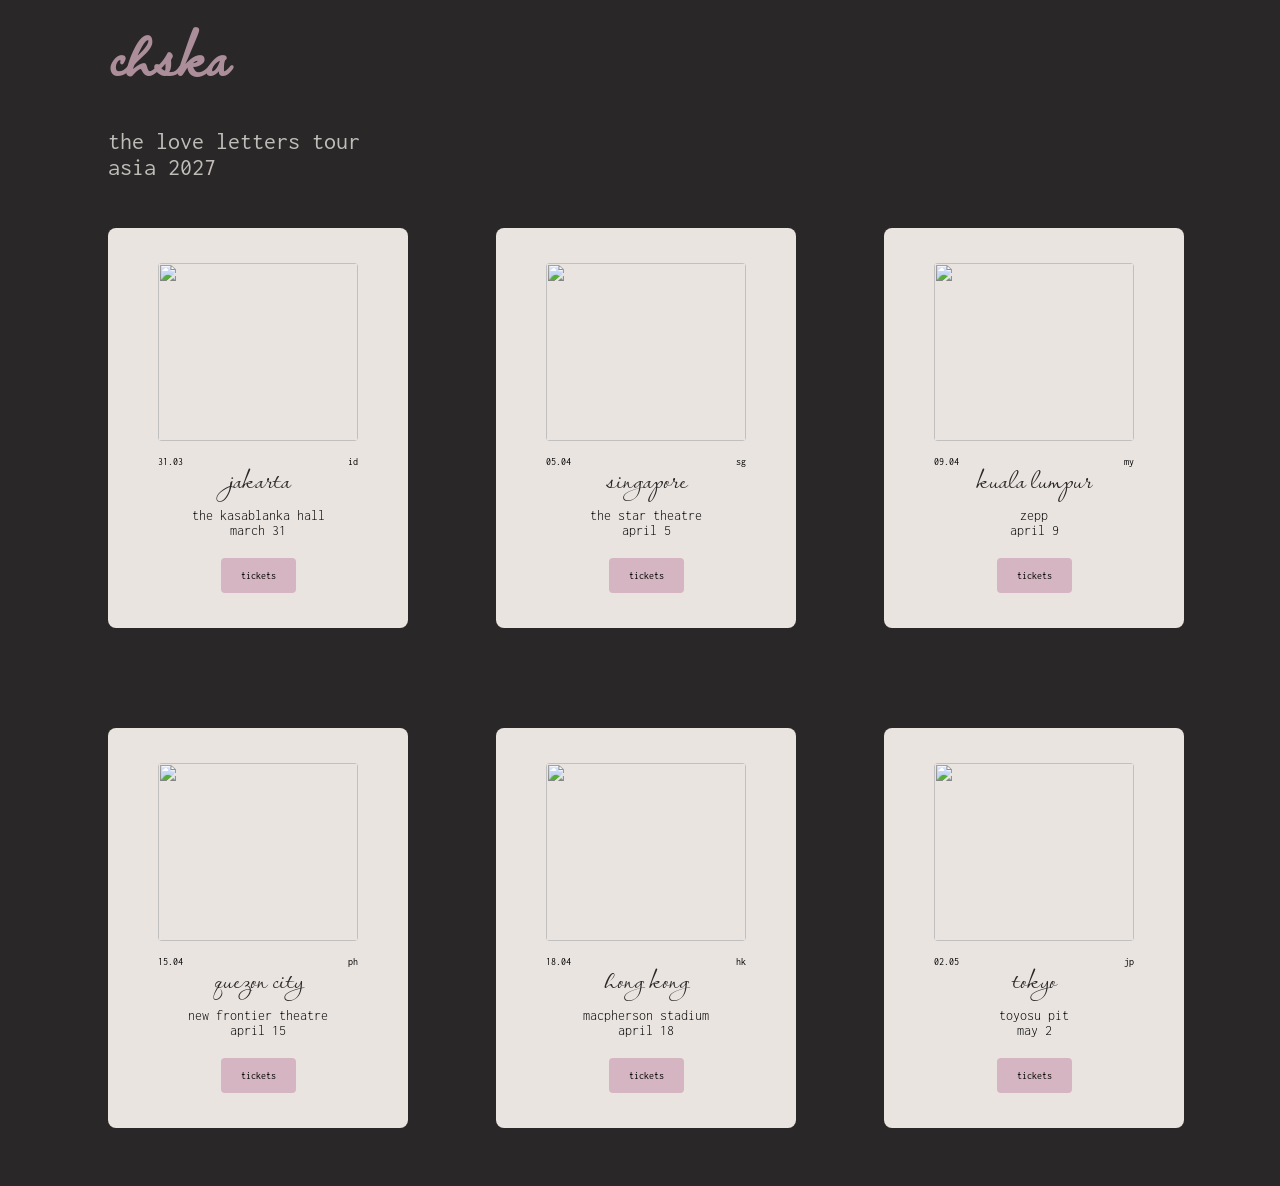
==== index.html @ e02c85ce "rough draft attempt #2" ====
<!DOCTYPE html>
<head>
    <meta charset="utf-8">
    <meta name="viewport" content="width=device-width, initial-scale=1.0">
    <title>chska asia tour</title>
    <link rel=stylesheet href="main.css">
    <style>@import url('https://fonts.googleapis.com/css2?family=Lavishly+Yours&display=swap');</style>
    <style>@import url('https://fonts.googleapis.com/css2?family=Inconsolata:wght@200..900&display=swap');</style>
</head>
<body>
    <h1>chska</h1>
    <h3>the love letters tour<br> asia 2027</h3>
    <div class="grid-container">
        <div class="card">
            <div class="card-image-container">
                <img src="file:///Users/raekarthigasu/Desktop/photos/card1.jpg">
            </div>
            <div class="card-content">
                <div class="card-row">
                    <span class="left-text"><h6>31.03</h6></span>
                    <span class="right-text"><h6>id</h6></span>
                </div>
                <h2>jakarta</h2>
                <h4>the kasablanka hall<br>march 31</h4>
                <button class="btn">tickets</button>
            </div>
        </div>
        <div class="card">
            <div class="card-image-container">
                <img src="file:///Users/raekarthigasu/Desktop/photos/card2.jpg">
            </div>
            <div class="card-content">
                <div class="card-row">
                    <span class="left-text"><h6>05.04</h6></span>
                    <span class="right-text"><h6>sg</h6></span>
                </div>
                <h2>singapore</h2>
                <h4>the star theatre<br>april 5</h4>
                <button class="btn">tickets</button>
            </div>
        </div>
        <div class="card">
            <div class="card-image-container">
                <img src="file:///Users/raekarthigasu/Desktop/photos/card3.jpg">
            </div>
            <div class="card-content">
                <div class="card-row">
                    <span class="left-text"><h6>09.04</h6></span>
                    <span class="right-text"><h6>my</h6></span>
                </div>
                <h2>kuala lumpur</h2>
                <h4>zepp<br>april 9</h4>
                <button class="btn">tickets</button>
            </div>
        </div>
        <div class="card">
            <div class="card-image-container">
                <img src="file:///Users/raekarthigasu/Desktop/photos/card4.jpg">
            </div>
            <div class="card-content">
                <div class="card-row">
                    <span class="left-text"><h6>15.04</h6></span>
                    <span class="right-text"><h6>ph</h6></span>
                </div>
                <h2>quezon city</h2>
                <h4>new frontier theatre<br>april 15</h4>
                <button class="btn">tickets</button>
            </div>
        </div>
        <div class="card">
            <div class="card-image-container">
                <img src="file:///Users/raekarthigasu/Desktop/photos/card5.jpg">
            </div>
            <div class="card-content">
                <div class="card-row">
                    <span class="left-text"><h6>18.04</h6></span>
                    <span class="right-text"><h6>hk</h6></span>
                </div>
                <h2>hong kong</h2>
                <h4>macpherson stadium<br>april 18</h4>
                <button class="btn">tickets</button>
            </div>
        </div>
        <div class="card">
            <div class="card-image-container">
                <img src="file:///Users/raekarthigasu/Desktop/photos/card1.jpg">
            </div>
            <div class="card-content">
                <div class="card-row">
                    <span class="left-text"><h6>02.05</h6></span>
                    <span class="right-text"><h6>jp</h6></span>
                </div>
                <h2>tokyo</h2>
                <h4>toyosu pit<br>may 2</h4>
                <button class="btn">tickets</button>
            </div>
        </div>
    </div>
</body>
---- main.css ----
*{
    box-sizing: border-box;
}
body{
    background-color: rgb(41, 39, 39);
    font-family: "Inconsolata", monospace;
}
.grid-container{
    display: grid;
    grid-template-columns: repeat(auto-fit, minmax(250px, 1fr));
    gap: 100px;
    padding: 220px 100px 50px 100px;
}
.card{
    background-color: rgb(233, 228, 224);
    height: 400px;
    width: 300px;
    border-radius: 8px;
    display: flex;
    flex-direction: column;
    align-items: center;
    justify-content: center;
    padding: 20px;
}
h1{
    color: rgb(213, 181, 193);
    font-family: "Lavishly Yours", cursive;
    font-size: 70px;
    margin-top: -10px;
    margin-bottom: -50px;
    margin-left: 100px;
    position: fixed;
    mix-blend-mode:difference;
}
h2{
    font-family: "Lavishly Yours", cursive;
    font-size: 30px;
    font-weight: 400;
    text-align: center;
    color: rgb(41, 39, 39);
    font-weight: normal;
    margin: -5px;
}
h3{
    color: rgb(233, 228, 224);
    font-weight: 400;
    font-size: 24px;
    margin-top: 120px;
    margin-bottom: 10px;
    margin-left: 100px;
    position: fixed;
    mix-blend-mode: difference;
}
h4{
    text-align: center;
    font-weight: 300;
    font-size: 14px;
    margin-top: 10px;
    margin-bottom: 20px;
}
.lavishly-yours-regular{
  font-family: "Lavishly Yours", cursive;
  font-weight: 400;
  font-style: normal;
}
.inconsolata{
  font-family: "Inconsolata", monospace;
  font-optical-sizing: auto;
  font-weight: 200;
  font-style: normal;
  font-variation-settings:
    "wdth" 100;
}
button{
    align-items: center;
    display: inline-block;
    padding: 12px 20px;
    margin-bottom: 15px;
    cursor: pointer;
    background-color: rgb(213, 181, 193);
    border: none;
    border-radius: 4px;
    font-family: "Inconsolata", monospace;
    font-size: 10px;
    font-weight: 400;
}
.card-image-container{
    width: 200px;
    height: 200px;
    border-radius: 4px;
    overflow: hidden;
    margin-bottom: 15px;
    margin-top: 15px;
}
.card-image-container img {
    width: 100%;
    height: 100%;
    object-fit: cover; 
    object-position: center;
}
.card-content {
    display: flex;
    flex-direction: column;
    flex-grow: 1; 
    text-align: center; 
    width: 100%;
}
.card-content .btn {
    margin-top: auto; 
    align-self: center;
}
h6{
    text-align: right;
    font-size: 10px;
    margin-top: 0px;
    font-weight: 400;
}
.card-row {
    display: flex;
    justify-content: space-between;
    align-items: center;
    width: 100%;
    margin-bottom: -10px;
    gap: 12px;
}
.left-text {
    flex-shrink: 1;
    min-width: 0;
    margin-left: 30px;
    margin-bottom: -20px;
}
.right-text {
    flex-shrink: 0;
    text-align: right;
    margin-right: 30px;
    margin-bottom: -20px;
}
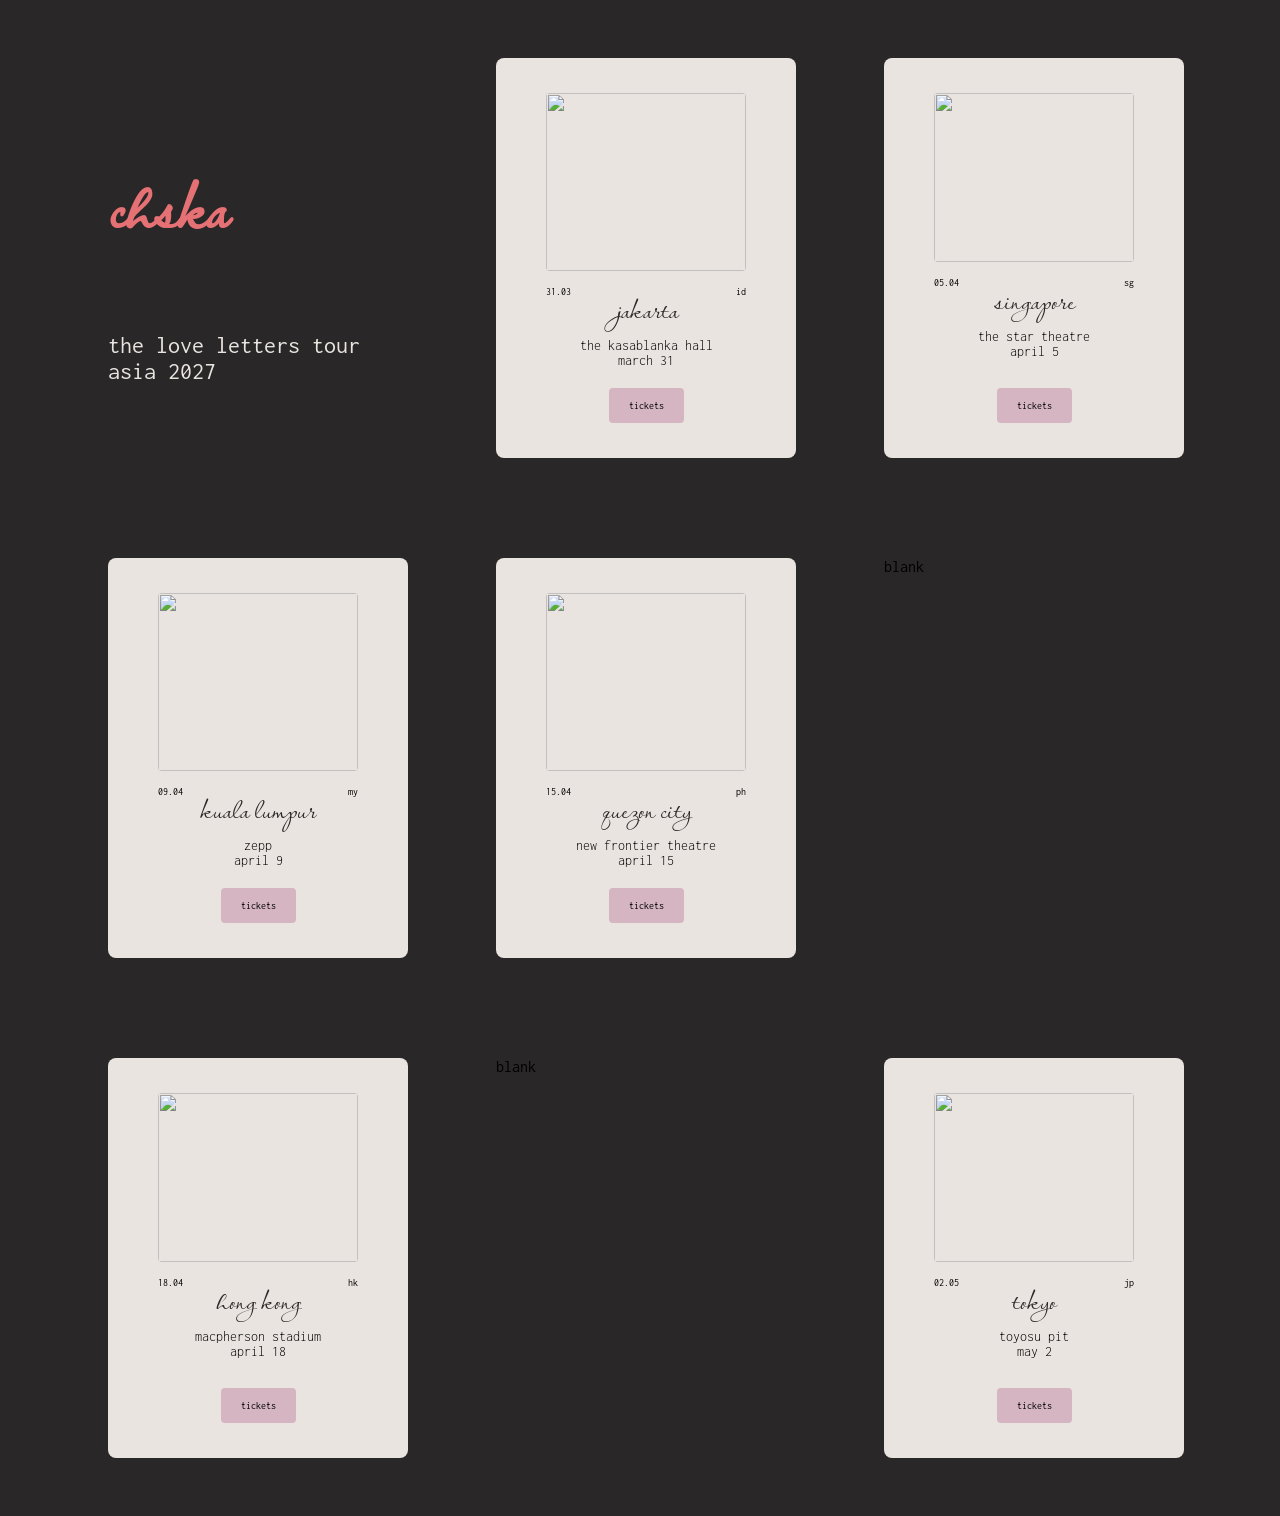
==== commit 9156c91e: "Changed grid layout to 3x3 - added spacing between boxes to allow for other info - added hover effe" ====
--- a/index.html
+++ b/index.html
@@ -8,9 +8,11 @@
     <style>@import url('https://fonts.googleapis.com/css2?family=Inconsolata:wght@200..900&display=swap');</style>
 </head>
 <body>
-    <h1>chska</h1>
-    <h3>the love letters tour<br> asia 2027</h3>
     <div class="grid-container">
+        <div>
+            <h1>chska</h1>
+            <h3>the love letters tour<br> asia 2027</h3>
+        </div>
         <div class="card">
             <div class="card-image-container">
                 <img src="file:///Users/raekarthigasu/Desktop/photos/card1.jpg">
@@ -20,9 +22,16 @@
                     <span class="left-text"><h6>31.03</h6></span>
                     <span class="right-text"><h6>id</h6></span>
                 </div>
-                <h2>jakarta</h2>
-                <h4>the kasablanka hall<br>march 31</h4>
-                <button class="btn">tickets</button>
+                <div class="card-text-default">
+                    <h2>jakarta</h2>
+                    <h4>the kasablanka hall<br>march 31</h4>
+                    <button class="btn">tickets</button>
+                </div>
+                <div class="card-text-hover">
+                    <h2>djakarta</h2>
+                    <h4>gedung kasablanka<br>maret 31</h4>
+                    <button class="btn">tiket</button>
+                </div>
             </div>
         </div>
         <div class="card">
@@ -34,9 +43,16 @@
                     <span class="left-text"><h6>05.04</h6></span>
                     <span class="right-text"><h6>sg</h6></span>
                 </div>
-                <h2>singapore</h2>
-                <h4>the star theatre<br>april 5</h4>
-                <button class="btn">tickets</button>
+                <div class="card-text-default">
+                    <h2>singapore</h2>
+                    <h4>the star theatre<br>april 5</h4>
+                    <button class="btn">tickets</button>
+                </div>
+                <div class="card-text-hover">
+                    <h2>新加坡</h2>
+                    <h4>星宇剧院<br>4月5日</h4>
+                    <button class="btn">门票</button>
+                </div>
             </div>
         </div>
         <div class="card">
@@ -48,9 +64,16 @@
                     <span class="left-text"><h6>09.04</h6></span>
                     <span class="right-text"><h6>my</h6></span>
                 </div>
-                <h2>kuala lumpur</h2>
-                <h4>zepp<br>april 9</h4>
-                <button class="btn">tickets</button>
+                <div class="card-text-default">
+                    <h2>kuala lumpur</h2>
+                    <h4>zepp<br>april 9</h4>
+                    <button class="btn">tickets</button>
+                </div>
+                <div class="card-text-hover">
+                    <h2>kuala lumpur</h2>
+                    <h4>zepp<br>9hb april</h4>
+                    <button class="btn">tiket</button>
+                </div>
             </div>
         </div>
         <div class="card">
@@ -62,11 +85,19 @@
                     <span class="left-text"><h6>15.04</h6></span>
                     <span class="right-text"><h6>ph</h6></span>
                 </div>
-                <h2>quezon city</h2>
-                <h4>new frontier theatre<br>april 15</h4>
-                <button class="btn">tickets</button>
+                <div class="card-text-default">
+                    <h2>quezon city</h2>
+                    <h4>new frontier theatre<br>april 15</h4>
+                    <button class="btn">tickets</button>
+                </div>
+                <div class="card-text-hover">
+                    <h2>lungsod quezon</h2>
+                    <h4>teatro ng new frontier <br>ika-15 ng abril</h4>
+                    <button class="btn">tiket</button>
+                </div>
             </div>
         </div>
+        <div>blank</div>
         <div class="card">
             <div class="card-image-container">
                 <img src="file:///Users/raekarthigasu/Desktop/photos/card5.jpg">
@@ -76,11 +107,19 @@
                     <span class="left-text"><h6>18.04</h6></span>
                     <span class="right-text"><h6>hk</h6></span>
                 </div>
-                <h2>hong kong</h2>
-                <h4>macpherson stadium<br>april 18</h4>
-                <button class="btn">tickets</button>
+                <div class="card-text-default">
+                    <h2>hong kong</h2>
+                    <h4>macpherson stadium<br>april 18</h4>
+                    <button class="btn">tickets</button>
+                </div>
+                <div class="card-text-hover">
+                    <h2>香港</h2>
+                    <h4>麥花臣場館<br>4月18日</h4>
+                    <button class="btn">門票</button>
+                </div>
             </div>
         </div>
+        <div>blank</div>
         <div class="card">
             <div class="card-image-container">
                 <img src="file:///Users/raekarthigasu/Desktop/photos/card1.jpg">
@@ -90,9 +129,16 @@
                     <span class="left-text"><h6>02.05</h6></span>
                     <span class="right-text"><h6>jp</h6></span>
                 </div>
-                <h2>tokyo</h2>
-                <h4>toyosu pit<br>may 2</h4>
-                <button class="btn">tickets</button>
+                <div class="card-text-default">
+                    <h2>tokyo</h2>
+                    <h4>toyosu pit<br>may 2</h4>
+                    <button class="btn">tickets</button>
+                </div>
+                <div class="card-text-hover">
+                    <h2>東京</h2>
+                    <h4>豊洲ピット<br>5月2日</h4>
+                    <button class="btn">チケット</button>
+                </div>
             </div>
         </div>
     </div>
--- a/main.css
+++ b/main.css
@@ -9,7 +9,7 @@
     display: grid;
     grid-template-columns: repeat(auto-fit, minmax(250px, 1fr));
     gap: 100px;
-    padding: 220px 100px 50px 100px;
+    padding: 50px 100px 50px 100px;
 }
 .card{
     background-color: rgb(233, 228, 224);
@@ -21,16 +21,41 @@
     align-items: center;
     justify-content: center;
     padding: 20px;
+    transition: all 0.8s cubic-bezier(0.15, 0.83, 0.66, 1);
+}
+.card-content:has(> .card-text-default) {
+    display: grid;
+    grid-template-columns: minmax(0, 1fr);
+    grid-template-rows: auto minmax(0, 1fr);
+}
+.card-content:has(> .card-text-default) > .card-row {
+    grid-area: 1 / 1;
+}
+.card-text-default, .card-text-hover {
+    grid-area: 2 / 1;
+    display: flex;
+    flex-direction: column;
+    align-items: center;
+    transition: opacity 0.3s ease;
+}
+.card-text-hover{
+    opacity: 0;
+    pointer-events: none;
+}
+.card:hover .card-text-default {
+    opacity: 0;
+    pointer-events: none;
+}
+.card:hover .card-text-hover {
+    opacity: 1;
+    pointer-events: auto;
 }
 h1{
-    color: rgb(213, 181, 193);
+    color: rgb(229, 113, 117);
     font-family: "Lavishly Yours", cursive;
     font-size: 70px;
-    margin-top: -10px;
     margin-bottom: -50px;
-    margin-left: 100px;
-    position: fixed;
-    mix-blend-mode:difference;
+    padding-top: 45px;
 }
 h2{
     font-family: "Lavishly Yours", cursive;
@@ -47,9 +72,6 @@
     font-size: 24px;
     margin-top: 120px;
     margin-bottom: 10px;
-    margin-left: 100px;
-    position: fixed;
-    mix-blend-mode: difference;
 }
 h4{
     text-align: center;
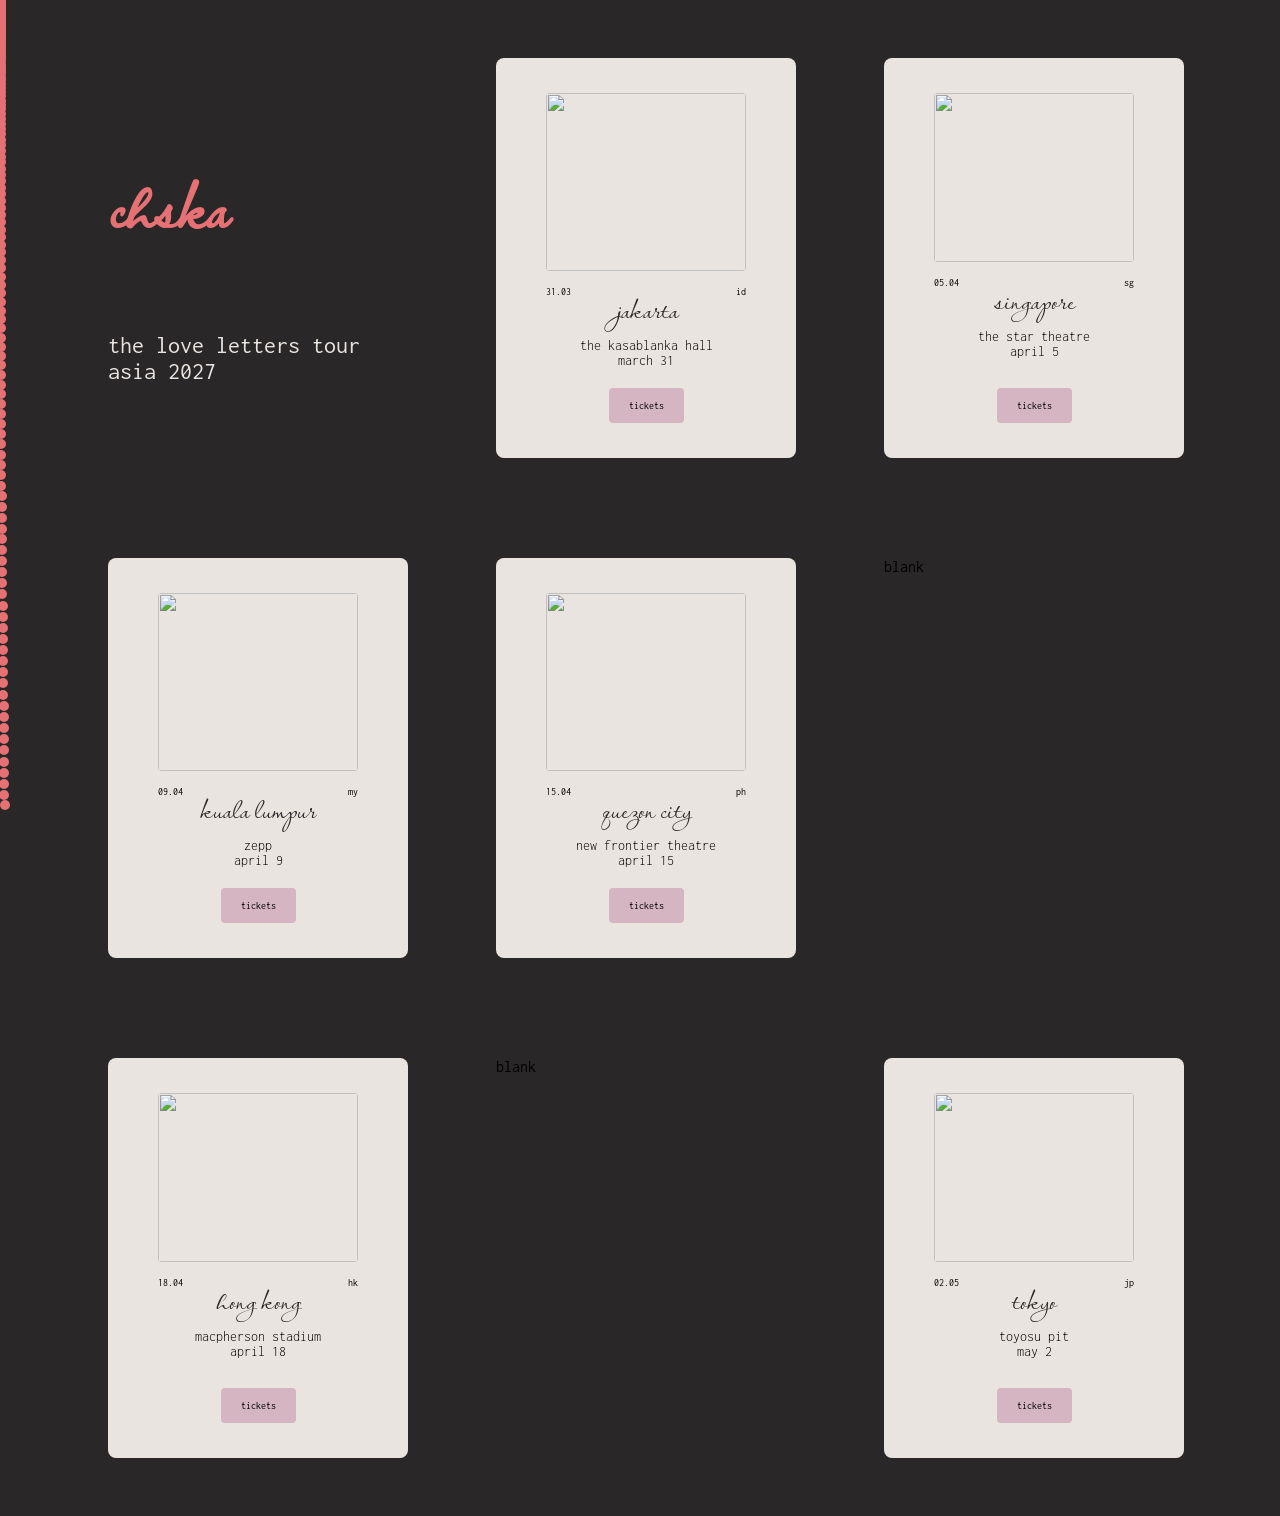
==== commit e1f35dce: "Red cursor trail - added red cursor trail (red string reference) - cards on hover - increases sligh" ====
--- a/index.html
+++ b/index.html
@@ -142,4 +142,41 @@
             </div>
         </div>
     </div>
+    <script>
+        const dots = []
+        const cursor = {
+            x:0, 
+            y:0, 
+        };
+
+        for(let i = 0; i < 300; i++){
+            const dot = document.createElement("div")
+            dot.className = "dot"
+            document.body.appendChild(dot);
+            dots.push(dot)
+        }
+
+        document.addEventListener("mousemove", 
+        (e)=>{
+            cursor.x = e.clientX;
+            cursor.y = e.clientY;
+        });
+
+        function draw(){
+            let x = cursor.x;
+            let y = cursor.y;
+
+            dots.forEach((dot, index)=>{
+                const nextDot = dots [index + 1] || dots[0];
+
+                dot.style.left = x + "px";
+                dot.style.top = y + "px";
+
+                x+=(nextDot.offsetLeft - dot.offsetLeft) * 0.1;
+                y+=(nextDot.offsetTop - dot.offsetTop) * 0.1;
+            });
+        }
+
+        setInterval(draw, 10);
+    </script>
 </body>
--- a/main.css
+++ b/main.css
@@ -22,6 +22,9 @@
     justify-content: center;
     padding: 20px;
     transition: all 0.8s cubic-bezier(0.15, 0.83, 0.66, 1);
+}
+.card:hover{
+    transform: scale(1.05);
 }
 .card-content:has(> .card-text-default) {
     display: grid;
@@ -157,3 +160,12 @@
     margin-right: 30px;
     margin-bottom: -20px;
 }
+.dot{
+    width: 10px;
+    height: 10px;
+    background-color: rgb(229, 113, 117);
+    position: fixed;
+    border-radius: 50%;
+    pointer-events: none;
+    transform: translate(-50%, -50%);
+}
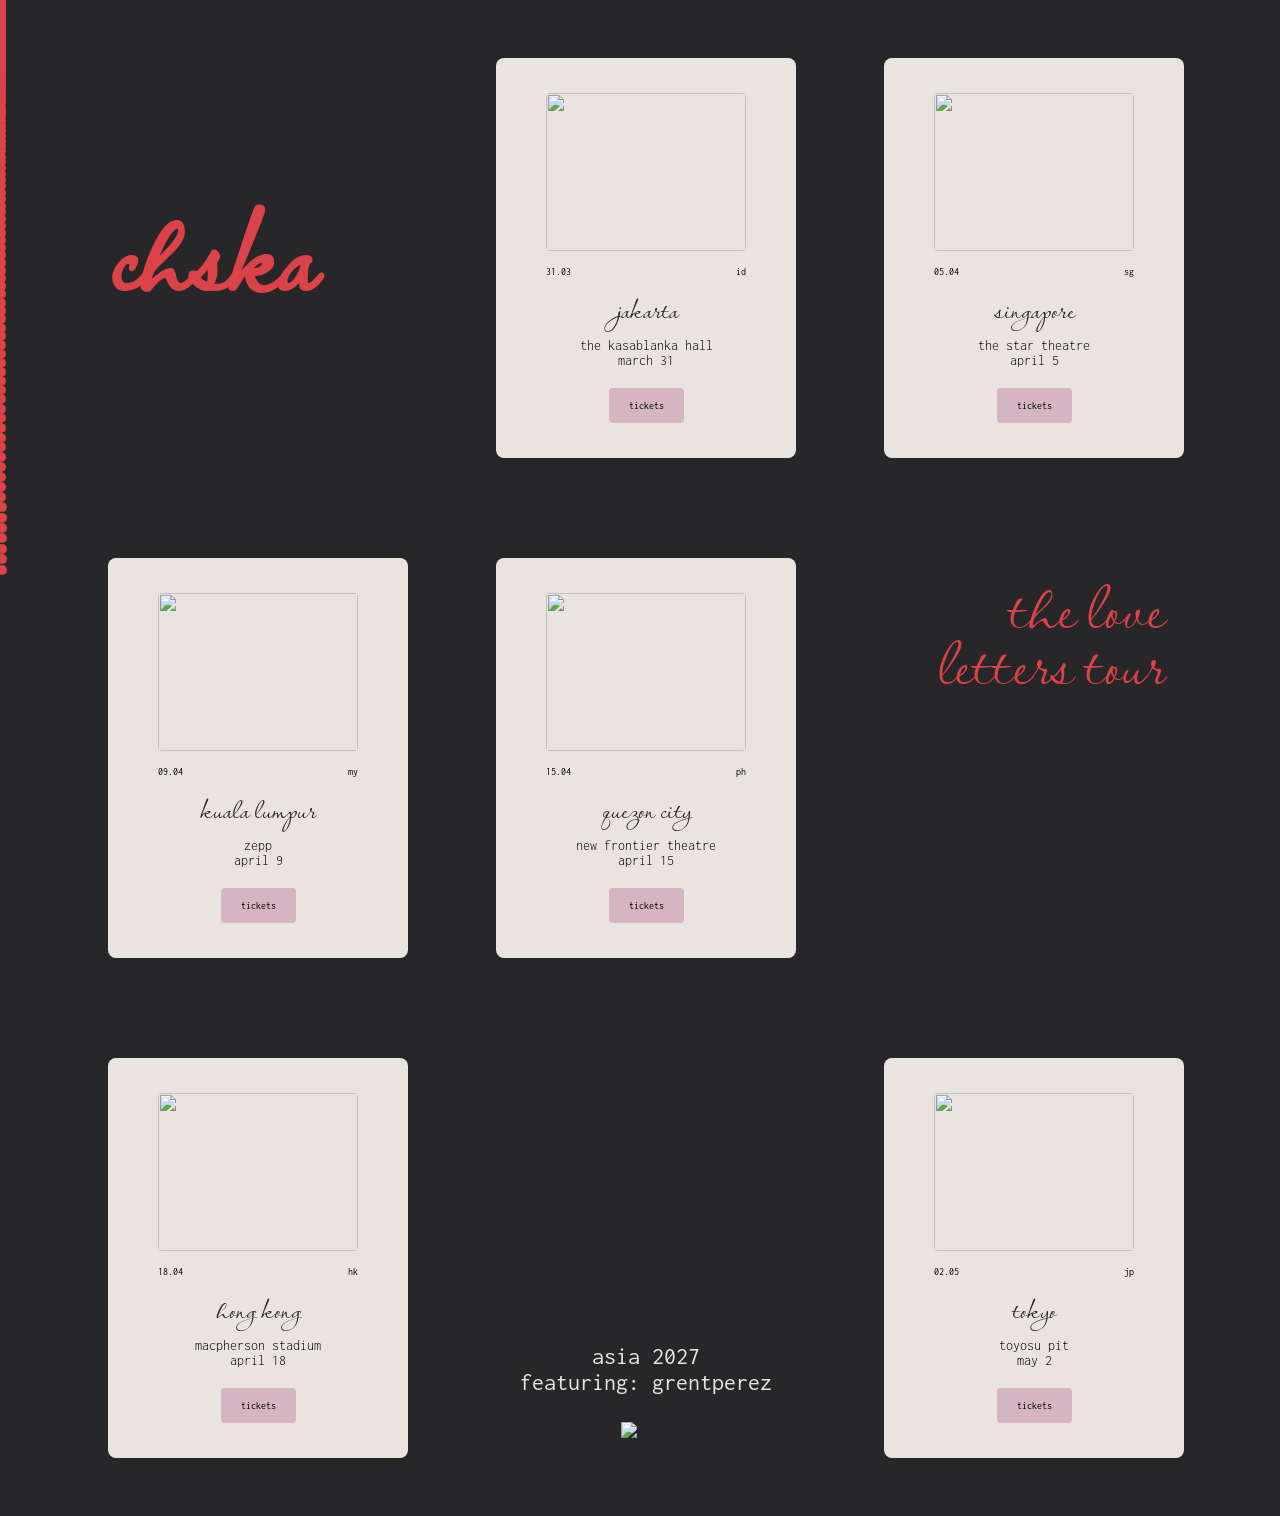
==== commit 01079fc2: "Button changes - updated button and links - filled in blank parts of the grid - fixed grid compati" ====
--- a/index.html
+++ b/index.html
@@ -6,12 +6,13 @@
     <link rel=stylesheet href="main.css">
     <style>@import url('https://fonts.googleapis.com/css2?family=Lavishly+Yours&display=swap');</style>
     <style>@import url('https://fonts.googleapis.com/css2?family=Inconsolata:wght@200..900&display=swap');</style>
+    <style>@import url('https://fonts.googleapis.com/css2?family=Long+Cang&display=swap');</style>
+    <style>@import url('https://fonts.googleapis.com/css2?family=Yuji+Syuku&display=swap');</style>
 </head>
 <body>
     <div class="grid-container">
         <div>
             <h1>chska</h1>
-            <h3>the love letters tour<br> asia 2027</h3>
         </div>
         <div class="card">
             <div class="card-image-container">
@@ -30,7 +31,7 @@
                 <div class="card-text-hover">
                     <h2>djakarta</h2>
                     <h4>gedung kasablanka<br>maret 31</h4>
-                    <button class="btn">tiket</button>
+                    <button class="btn"><a href=https://open.spotify.com/artist/6d7pgUDWxX9NiHobwGg1NB>tiket</a></button>
                 </div>
             </div>
         </div>
@@ -49,9 +50,9 @@
                     <button class="btn">tickets</button>
                 </div>
                 <div class="card-text-hover">
-                    <h2>新加坡</h2>
+                    <h5>新加坡</h5>
                     <h4>星宇剧院<br>4月5日</h4>
-                    <button class="btn">门票</button>
+                    <button class="btn"><a href=https://open.spotify.com/artist/6d7pgUDWxX9NiHobwGg1NB>门票</a></button>
                 </div>
             </div>
         </div>
@@ -72,7 +73,7 @@
                 <div class="card-text-hover">
                     <h2>kuala lumpur</h2>
                     <h4>zepp<br>9hb april</h4>
-                    <button class="btn">tiket</button>
+                    <button class="btn"><a href=https://open.spotify.com/artist/6d7pgUDWxX9NiHobwGg1NB>tiket</a></button>
                 </div>
             </div>
         </div>
@@ -93,11 +94,13 @@
                 <div class="card-text-hover">
                     <h2>lungsod quezon</h2>
                     <h4>teatro ng new frontier <br>ika-15 ng abril</h4>
-                    <button class="btn">tiket</button>
+                    <button class="btn"><a href=https://open.spotify.com/artist/6d7pgUDWxX9NiHobwGg1NB>tiket</a></button>
                 </div>
             </div>
         </div>
-        <div>blank</div>
+        <div class="blank-card-middle">
+            <p>the love letters tour</p>
+        </div>
         <div class="card">
             <div class="card-image-container">
                 <img src="file:///Users/raekarthigasu/Desktop/photos/card5.jpg">
@@ -113,13 +116,17 @@
                     <button class="btn">tickets</button>
                 </div>
                 <div class="card-text-hover">
-                    <h2>香港</h2>
+                    <h5>香港</h5>
                     <h4>麥花臣場館<br>4月18日</h4>
-                    <button class="btn">門票</button>
+                    <button class="btn"><a href=https://open.spotify.com/artist/6d7pgUDWxX9NiHobwGg1NB>門票</a></button>
                 </div>
             </div>
         </div>
-        <div>blank</div>
+        <div class="blank-card">
+            <h3>asia 2027<br>featuring: grentperez</h3>
+            <br>
+            <img src="file:///Users/raekarthigasu/Desktop/photos/fastfriends.png" width="50">
+        </div>
         <div class="card">
             <div class="card-image-container">
                 <img src="file:///Users/raekarthigasu/Desktop/photos/card1.jpg">
@@ -135,9 +142,9 @@
                     <button class="btn">tickets</button>
                 </div>
                 <div class="card-text-hover">
-                    <h2>東京</h2>
+                    <h5>东京</h5>
                     <h4>豊洲ピット<br>5月2日</h4>
-                    <button class="btn">チケット</button>
+                    <button class="btn"><a href=https://open.spotify.com/artist/6d7pgUDWxX9NiHobwGg1NB>チケット</a></button>
                 </div>
             </div>
         </div>
@@ -149,7 +156,7 @@
             y:0, 
         };
 
-        for(let i = 0; i < 300; i++){
+        for(let i = 0; i < 305; i++){
             const dot = document.createElement("div")
             dot.className = "dot"
             document.body.appendChild(dot);
@@ -177,6 +184,6 @@
             });
         }
 
-        setInterval(draw, 10);
+        setInterval(draw, 1);
     </script>
 </body>
--- a/main.css
+++ b/main.css
@@ -2,7 +2,7 @@
     box-sizing: border-box;
 }
 body{
-    background-color: rgb(41, 39, 39);
+    background-color: rgb(39, 39, 41);
     font-family: "Inconsolata", monospace;
 }
 .grid-container{
@@ -39,6 +39,7 @@
     display: flex;
     flex-direction: column;
     align-items: center;
+    padding-top: 20px;
     transition: opacity 0.3s ease;
 }
 .card-text-hover{
@@ -54,11 +55,11 @@
     pointer-events: auto;
 }
 h1{
-    color: rgb(229, 113, 117);
+    color: rgb(220, 67, 72);
     font-family: "Lavishly Yours", cursive;
-    font-size: 70px;
-    margin-bottom: -50px;
-    padding-top: 45px;
+    font-size: 120px;
+    margin-bottom: -100px;
+    padding-top: 20px;
 }
 h2{
     font-family: "Lavishly Yours", cursive;
@@ -83,8 +84,22 @@
     margin-top: 10px;
     margin-bottom: 20px;
 }
+h5{
+    font-family: "Long Cang", cursive;
+    font-size: 30px;
+    font-weight: 400;
+    text-align: center;
+    color: rgb(41, 39, 39);
+    font-weight: normal;
+    margin: -5px;
+}
 .lavishly-yours-regular{
   font-family: "Lavishly Yours", cursive;
+  font-weight: 400;
+  font-style: normal;
+}
+.long-cang-regular {
+  font-family: "Long Cang", cursive;
   font-weight: 400;
   font-style: normal;
 }
@@ -95,6 +110,11 @@
   font-style: normal;
   font-variation-settings:
     "wdth" 100;
+}
+.yuji-syuku-regular {
+  font-family: "Yuji Syuku", serif;
+  font-weight: 400;
+  font-style: normal;
 }
 button{
     align-items: center;
@@ -103,11 +123,16 @@
     margin-bottom: 15px;
     cursor: pointer;
     background-color: rgb(213, 181, 193);
+    color: rgb(0, 0, 0);
     border: none;
     border-radius: 4px;
     font-family: "Inconsolata", monospace;
     font-size: 10px;
     font-weight: 400;
+}
+button:hover{
+    background-color: rgb(220, 67, 72);
+    color: rgb(233, 228, 224);
 }
 .card-image-container{
     width: 200px;
@@ -140,6 +165,13 @@
     margin-top: 0px;
     font-weight: 400;
 }
+p{
+    color: rgb(220, 67, 72);
+    font-family: "Lavishly Yours", cursive;
+    font-size: 70px;
+    margin-bottom: -200px;
+    line-height: 0.8;
+}
 .card-row {
     display: flex;
     justify-content: space-between;
@@ -163,9 +195,77 @@
 .dot{
     width: 10px;
     height: 10px;
-    background-color: rgb(229, 113, 117);
+    background-color: rgb(220, 67, 72);
     position: fixed;
     border-radius: 50%;
     pointer-events: none;
     transform: translate(-50%, -50%);
+}
+body,
+body * {
+    cursor: none;
+}
+.blank-card{
+    background-color: rgb(39, 39, 41);
+    height: 400px;
+    width: 300px;
+    border-radius: 8px;
+    display: flex;
+    flex-direction: column;
+    align-items: center;
+    justify-content: flex-end;
+    padding: 20px;
+    text-align: center;
+}
+.blank-card-middle{
+    background-color: rgb(39, 39, 41);
+    height: 400px;
+    width: 300px;
+    border-radius: 8px;
+    display: flex;
+    flex-direction: column;
+    align-items: flex-end;
+    justify-content: flex-start;
+    padding: 20px;
+    text-align: right;
+}
+.blank-card-middle p{
+    margin: 0;
+}
+@media (max-width: 600px) {
+    .grid-container {
+        grid-template-columns: minmax(0, 1fr);
+        gap: 32px;
+        justify-items: center;
+        padding: 32px 16px;
+    }
+
+    .grid-container > div:first-child {
+        width: 100%;
+        text-align: center;
+    }
+
+    h1 {
+        font-size: clamp(72px, 20vw, 110px);
+        margin-bottom: 0;
+        padding-top: 0;
+    }
+
+    .card {
+        width: min(300px, 100%);
+    }
+
+    .blank-card,
+    .blank-card-middle {
+        height: clamp(100px, 25vw, 160px);
+        width: min(300px, 100%);
+    }
+
+    .blank-card h3 {
+        margin: 0;
+    }
+}
+a{
+    color: inherit;
+    text-decoration: none;
 }
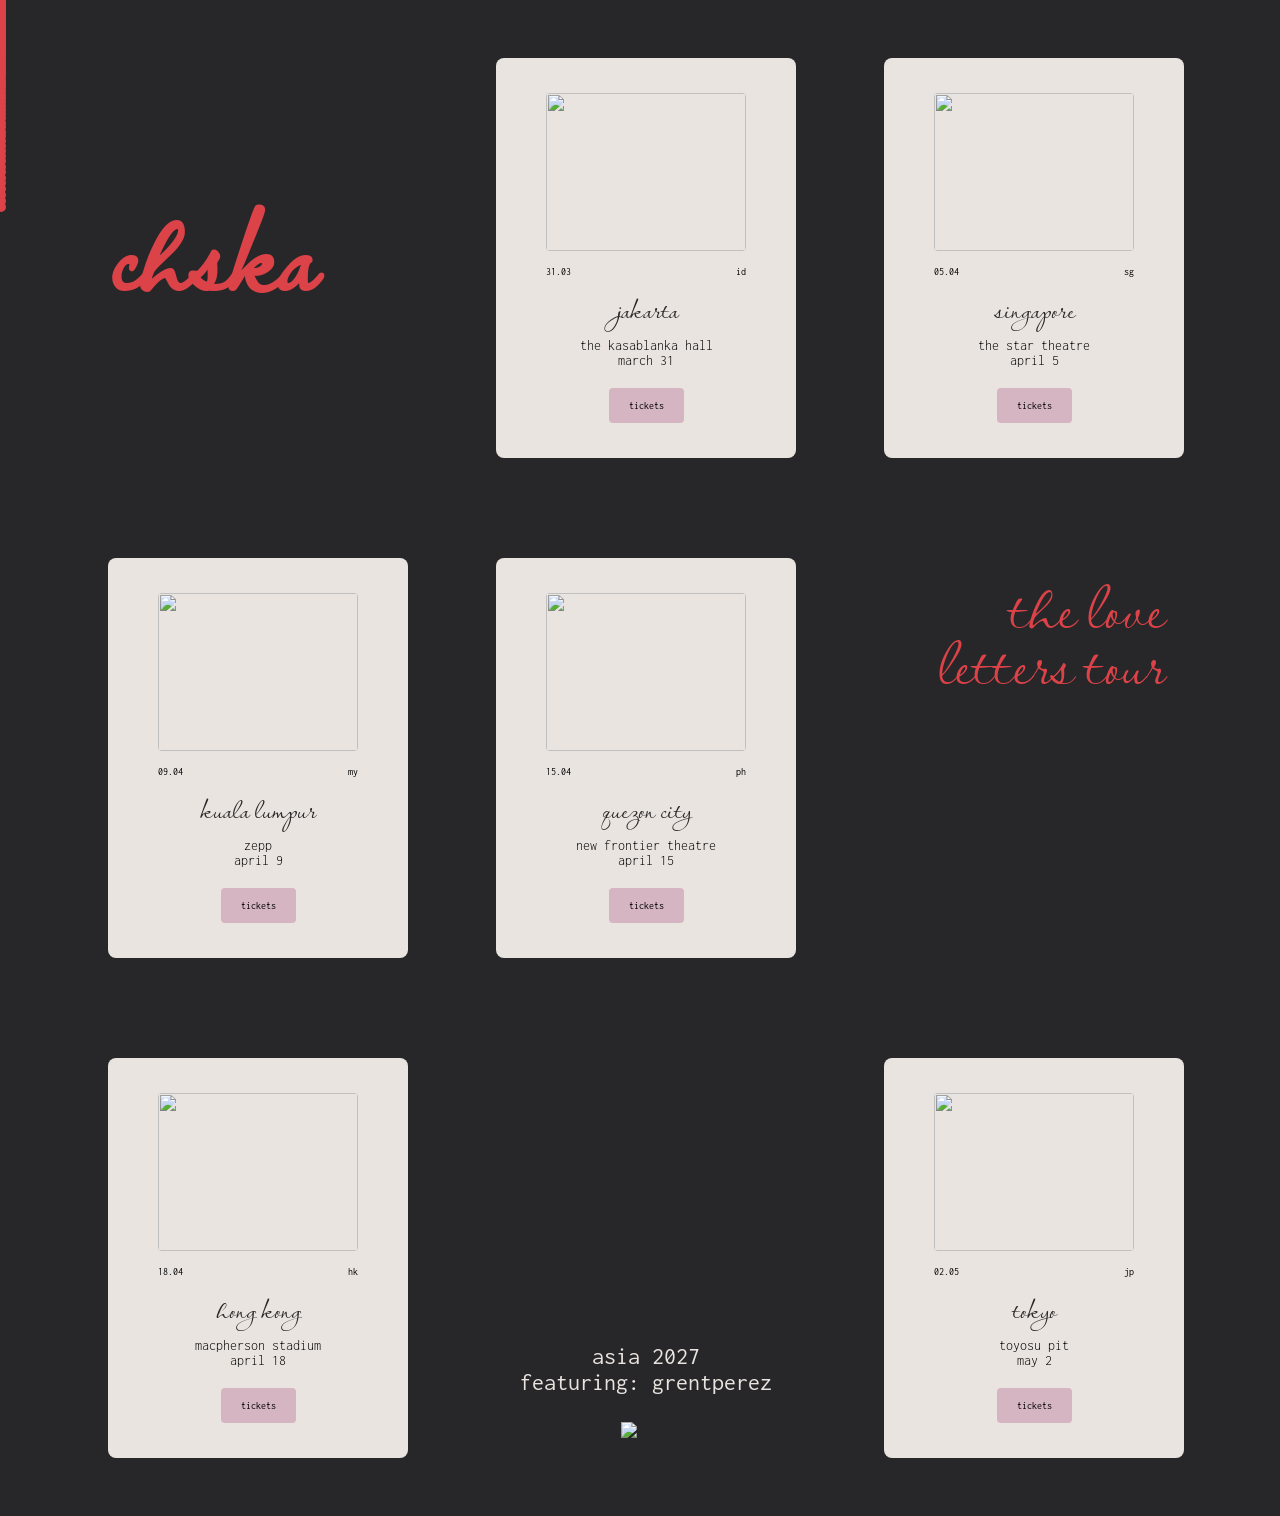
==== commit 35c6ce0a: "Changed photos" ====
--- a/index.html
+++ b/index.html
@@ -16,7 +16,7 @@
         </div>
         <div class="card">
             <div class="card-image-container">
-                <img src="file:///Users/raekarthigasu/Desktop/photos/card1.jpg">
+                <img src="card1.jpg">
             </div>
             <div class="card-content">
                 <div class="card-row">
@@ -37,7 +37,7 @@
         </div>
         <div class="card">
             <div class="card-image-container">
-                <img src="file:///Users/raekarthigasu/Desktop/photos/card2.jpg">
+                <img src="card2.jpg">
             </div>
             <div class="card-content">
                 <div class="card-row">
@@ -58,7 +58,7 @@
         </div>
         <div class="card">
             <div class="card-image-container">
-                <img src="file:///Users/raekarthigasu/Desktop/photos/card3.jpg">
+                <img src="card3.jpg">
             </div>
             <div class="card-content">
                 <div class="card-row">
@@ -79,7 +79,7 @@
         </div>
         <div class="card">
             <div class="card-image-container">
-                <img src="file:///Users/raekarthigasu/Desktop/photos/card4.jpg">
+                <img src="card4.jpg">
             </div>
             <div class="card-content">
                 <div class="card-row">
@@ -125,11 +125,11 @@
         <div class="blank-card">
             <h3>asia 2027<br>featuring: grentperez</h3>
             <br>
-            <img src="file:///Users/raekarthigasu/Desktop/photos/fastfriends.png" width="50">
+            <img src="fastfriends.png" width="50">
         </div>
         <div class="card">
             <div class="card-image-container">
-                <img src="file:///Users/raekarthigasu/Desktop/photos/card1.jpg">
+                <img src="card6.jpg">
             </div>
             <div class="card-content">
                 <div class="card-row">
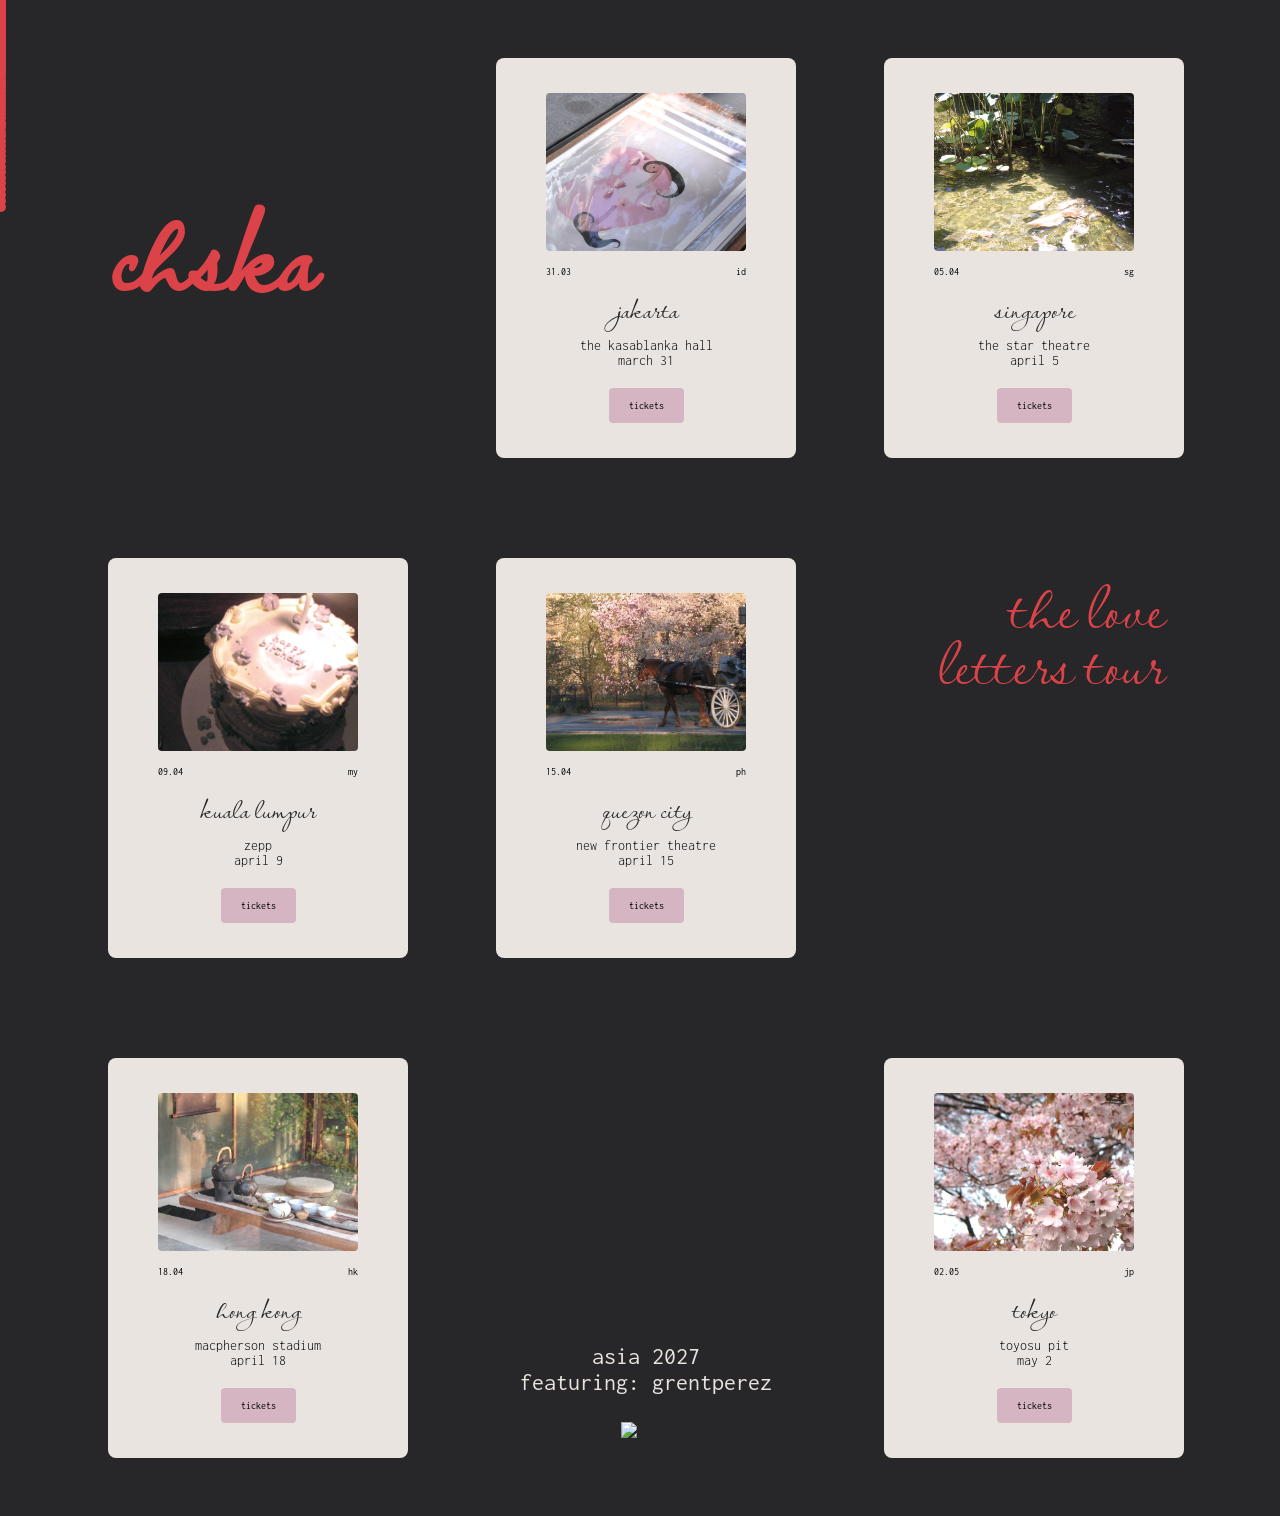
==== commit 1303666b: "Updated image sources" ====
--- a/index.html
+++ b/index.html
@@ -16,7 +16,7 @@
         </div>
         <div class="card">
             <div class="card-image-container">
-                <img src="card1.jpg">
+                <img src="/photos/card1.jpg">
             </div>
             <div class="card-content">
                 <div class="card-row">
@@ -37,7 +37,7 @@
         </div>
         <div class="card">
             <div class="card-image-container">
-                <img src="card2.jpg">
+                <img src="/photos/card2.jpg">
             </div>
             <div class="card-content">
                 <div class="card-row">
@@ -58,7 +58,7 @@
         </div>
         <div class="card">
             <div class="card-image-container">
-                <img src="card3.jpg">
+                <img src="/photos/card3.jpg">
             </div>
             <div class="card-content">
                 <div class="card-row">
@@ -79,7 +79,7 @@
         </div>
         <div class="card">
             <div class="card-image-container">
-                <img src="card4.jpg">
+                <img src="/photos/card4.jpg">
             </div>
             <div class="card-content">
                 <div class="card-row">
@@ -103,7 +103,7 @@
         </div>
         <div class="card">
             <div class="card-image-container">
-                <img src="file:///Users/raekarthigasu/Desktop/photos/card5.jpg">
+                <img src="/photos/card5.jpg">
             </div>
             <div class="card-content">
                 <div class="card-row">
@@ -129,7 +129,7 @@
         </div>
         <div class="card">
             <div class="card-image-container">
-                <img src="card6.jpg">
+                <img src="/photos/card6.jpg">
             </div>
             <div class="card-content">
                 <div class="card-row">
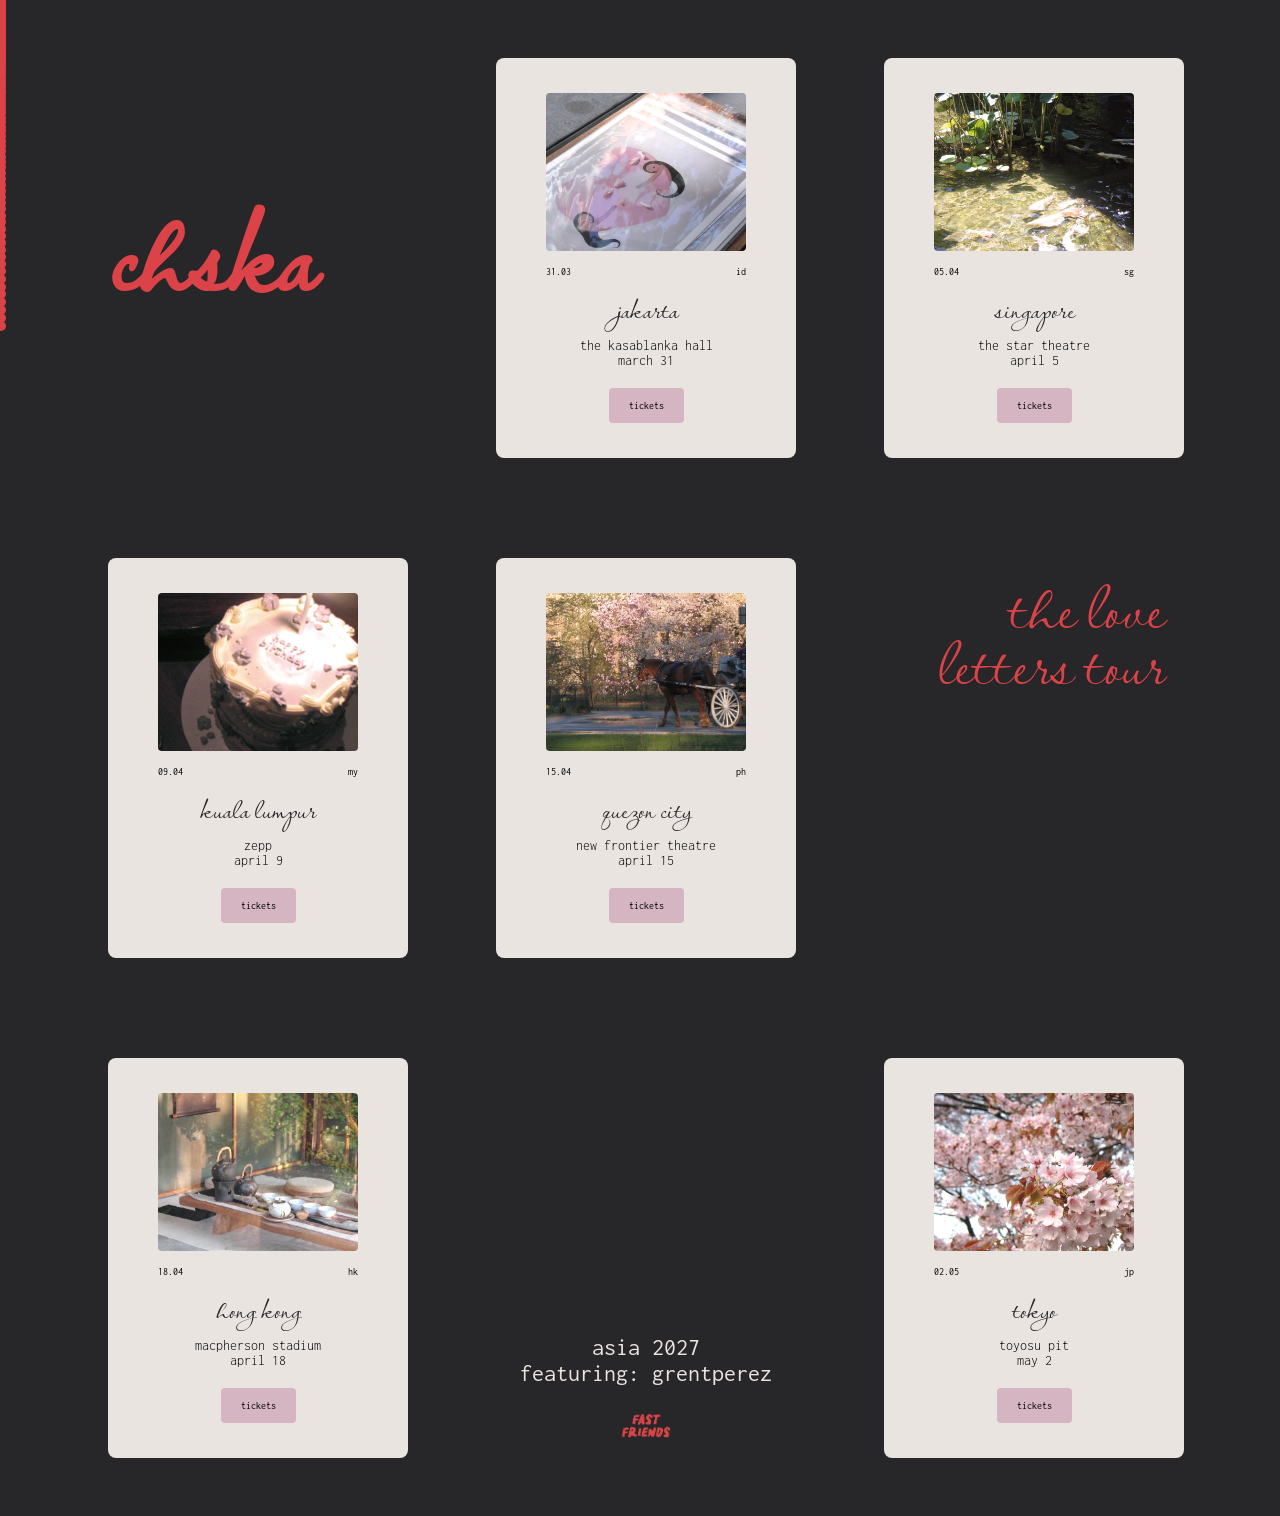
==== commit 456b03dc: "final" ====
--- a/index.html
+++ b/index.html
@@ -16,7 +16,7 @@
         </div>
         <div class="card">
             <div class="card-image-container">
-                <img src="/photos/card1.jpg">
+                <img src="card1.jpg">
             </div>
             <div class="card-content">
                 <div class="card-row">
@@ -37,7 +37,7 @@
         </div>
         <div class="card">
             <div class="card-image-container">
-                <img src="/photos/card2.jpg">
+                <img src="card2.jpg">
             </div>
             <div class="card-content">
                 <div class="card-row">
@@ -58,7 +58,7 @@
         </div>
         <div class="card">
             <div class="card-image-container">
-                <img src="/photos/card3.jpg">
+                <img src="card3.jpg">
             </div>
             <div class="card-content">
                 <div class="card-row">
@@ -79,7 +79,7 @@
         </div>
         <div class="card">
             <div class="card-image-container">
-                <img src="/photos/card4.jpg">
+                <img src="card4.jpg">
             </div>
             <div class="card-content">
                 <div class="card-row">
@@ -103,7 +103,7 @@
         </div>
         <div class="card">
             <div class="card-image-container">
-                <img src="/photos/card5.jpg">
+                <img src="card5.jpg">
             </div>
             <div class="card-content">
                 <div class="card-row">
@@ -129,7 +129,7 @@
         </div>
         <div class="card">
             <div class="card-image-container">
-                <img src="/photos/card6.jpg">
+                <img src="card6.jpg">
             </div>
             <div class="card-content">
                 <div class="card-row">
